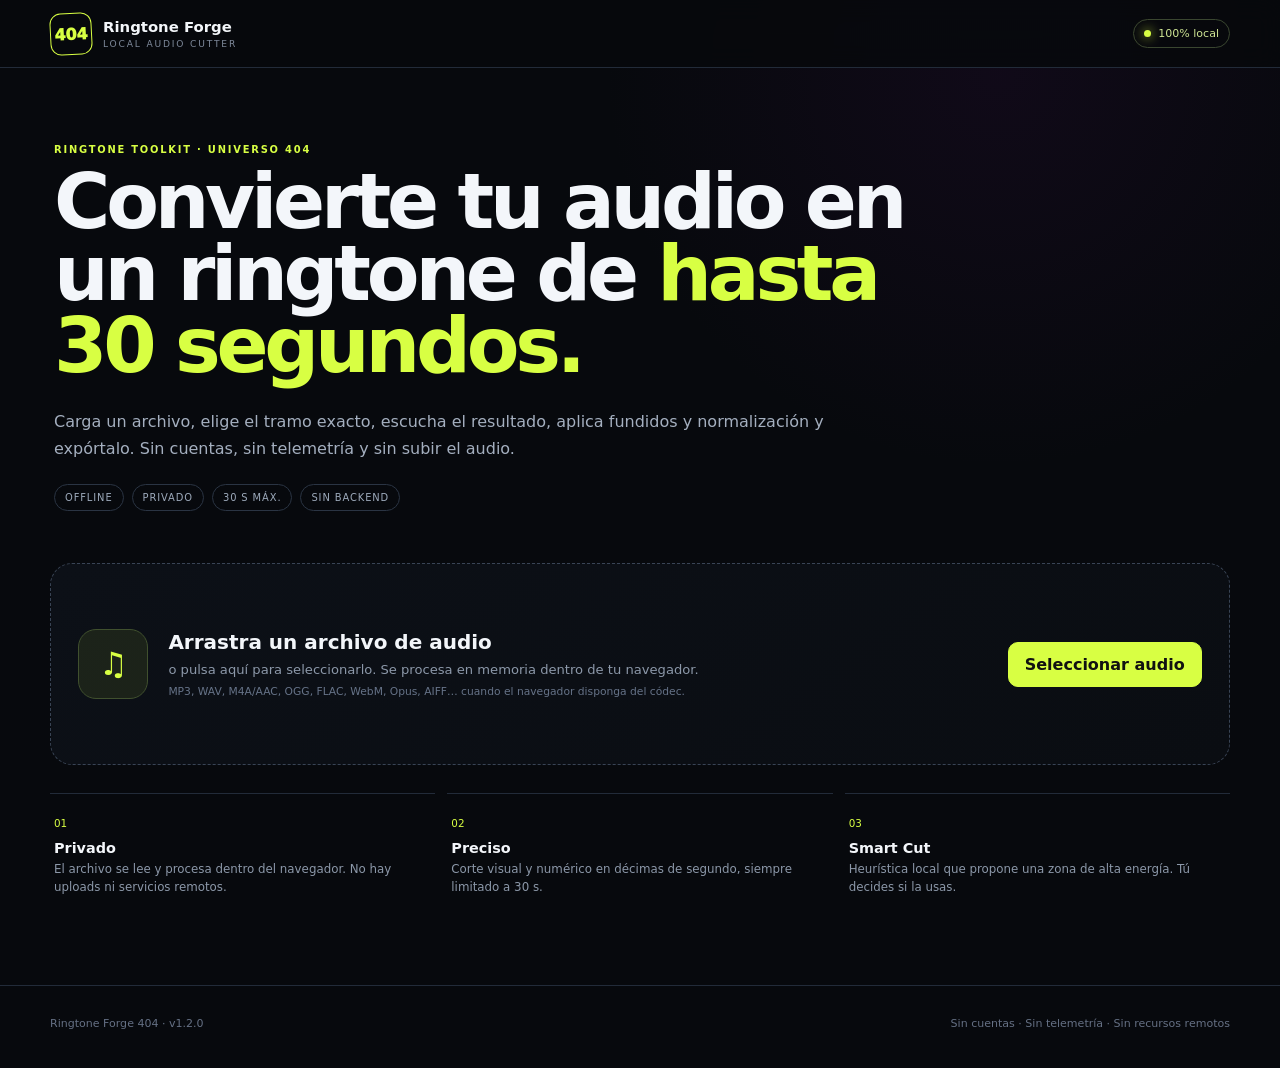
==== index.html @ 3d46664e "Add files via upload" ====
<!doctype html>
<html lang="es">
<head>
  <meta charset="utf-8" />
  <meta name="viewport" content="width=device-width,initial-scale=1,viewport-fit=cover" />
  <meta name="theme-color" content="#0b0d12" />
  <meta name="description" content="Ringtone Forge 404: corta audio localmente en fragmentos de hasta 30 segundos y expórtalo como tono sin subir tus archivos." />
  <meta http-equiv="Content-Security-Policy" content="default-src 'self'; script-src 'self'; style-src 'self'; img-src 'self' data: blob:; media-src 'self' blob:; connect-src 'self'; worker-src 'self'; manifest-src 'self'; object-src 'none'; base-uri 'self'; form-action 'none'; frame-src 'none'" />
  <meta property="og:title" content="Ringtone Forge 404" />
  <meta property="og:description" content="Editor local-first de tonos de llamada para GitHub Pages." />
  <meta property="og:type" content="website" />
  <link rel="manifest" href="./manifest.webmanifest" />
  <link rel="icon" href="./assets/icon-192.png" />
  <link rel="apple-touch-icon" href="./assets/icon-192.png" />
  <link rel="stylesheet" href="./styles.css" />
  <title>Ringtone Forge 404</title>
</head>
<body>
  <a class="skip-link" href="#main">Saltar al editor</a>

  <header class="topbar">
    <div class="brand" aria-label="Ringtone Forge 404">
      <span class="brand-mark" aria-hidden="true">404</span>
      <span><strong>Ringtone Forge</strong><small>LOCAL AUDIO CUTTER</small></span>
    </div>
    <div class="top-actions">
      <button id="installButton" class="ghost mini" type="button" hidden>Instalar app</button>
      <div class="status-pill" title="El audio se procesa en este dispositivo">
        <span class="dot" aria-hidden="true"></span> 100% local
      </div>
    </div>
  </header>

  <main id="main" class="shell">
    <section class="hero">
      <p class="eyebrow">RINGTONE TOOLKIT · UNIVERSO 404</p>
      <h1>Convierte tu audio en un ringtone de <span>hasta 30 segundos.</span></h1>
      <p class="lede">Carga un archivo, elige el tramo exacto, escucha el resultado, aplica fundidos y normalización y expórtalo. Sin cuentas, sin telemetría y sin subir el audio.</p>
      <div class="hero-badges" aria-label="Características principales">
        <span>OFFLINE</span><span>PRIVADO</span><span>30 S MÁX.</span><span>SIN BACKEND</span>
      </div>
    </section>

    <section class="workspace" aria-label="Editor de ringtone">
      <div class="dropzone" id="dropzone" aria-describedby="dropHelp">
        <input id="fileInput" type="file" accept="audio/*,.mp3,.wav,.m4a,.aac,.ogg,.oga,.flac,.webm,.opus,.aiff,.aif,.caf" hidden />
        <div class="drop-icon" aria-hidden="true">♫</div>
        <div class="drop-copy">
          <h2 id="dropTitle">Arrastra un archivo de audio</h2>
          <p id="dropHelp">o pulsa aquí para seleccionarlo. Se procesa en memoria dentro de tu navegador.</p>
          <small>MP3, WAV, M4A/AAC, OGG, FLAC, WebM, Opus, AIFF… cuando el navegador disponga del códec.</small>
        </div>
        <button class="primary compact" id="pickButton" type="button">Seleccionar audio</button>
      </div>

      <div id="editor" class="editor" hidden>
        <div class="filebar">
          <div class="file-meta">
            <span class="file-icon" aria-hidden="true">♪</span>
            <div><strong id="fileName">audio</strong><small id="fileInfo">—</small></div>
          </div>
          <div class="file-actions">
            <button class="ghost" id="smartCutButton" type="button" title="Busca localmente una zona con mayor energía">Smart Cut</button>
            <button class="ghost" id="replaceButton" type="button">Cambiar audio</button>
          </div>
        </div>

        <div class="wave-card">
          <div class="wave-head">
            <div><span>Forma de onda</span><strong id="selectionLabel">00:00.0 — 00:30.0</strong></div>
            <div class="duration-badge"><span id="selectedDuration">30.0</span> s</div>
          </div>
          <div class="wave-wrap" id="waveWrap" aria-describedby="waveHelp">
            <canvas id="waveform" height="220" aria-label="Forma de onda del audio"></canvas>
            <div id="selectionOverlay" class="selection-overlay" aria-hidden="true">
              <div class="handle left"></div><div class="handle right"></div>
            </div>
          </div>
          <div class="timeline"><span>0:00</span><span id="midTime">0:00</span><span id="endTime">0:00</span></div>
          <p id="waveHelp" class="micro-help">Arrastra cerca del borde izquierdo o derecho de la selección para ajustar el corte.</p>
        </div>

        <div class="quickbar" aria-label="Duraciones rápidas">
          <span>Duración rápida</span>
          <button type="button" data-duration="15" aria-pressed="false">15 s</button>
          <button type="button" data-duration="20" aria-pressed="false">20 s</button>
          <button type="button" data-duration="30" class="active" aria-pressed="true">30 s</button>
          <button id="resetSelectionButton" type="button">Reiniciar corte</button>
        </div>

        <div class="controls-grid">
          <section class="panel">
            <div class="panel-title"><h3>Selección</h3><span>Precisión 0,1 s</span></div>
            <div class="time-grid">
              <label>Inicio<input id="startInput" type="number" min="0" step="0.1" value="0" inputmode="decimal" /></label>
              <label>Fin<input id="endInput" type="number" min="0" step="0.1" value="30" inputmode="decimal" /></label>
            </div>
            <div class="nudge-row" aria-label="Ajuste fino del inicio">
              <span>Inicio</span>
              <button data-nudge="start:-1" type="button">−1 s</button><button data-nudge="start:-0.1" type="button">−0,1</button>
              <button data-nudge="start:0.1" type="button">+0,1</button><button data-nudge="start:1" type="button">+1 s</button>
            </div>
            <div class="nudge-row" aria-label="Ajuste fino del fin">
              <span>Fin</span>
              <button data-nudge="end:-1" type="button">−1 s</button><button data-nudge="end:-0.1" type="button">−0,1</button>
              <button data-nudge="end:0.1" type="button">+0,1</button><button data-nudge="end:1" type="button">+1 s</button>
            </div>
          </section>

          <section class="panel">
            <div class="panel-title"><h3>Procesado</h3><span>No destructivo</span></div>
            <label class="toggle"><input id="fadeIn" type="checkbox" checked /><span></span><div><strong>Fade in</strong><small>Entrada suave de 0,8 s</small></div></label>
            <label class="toggle"><input id="fadeOut" type="checkbox" checked /><span></span><div><strong>Fade out</strong><small>Salida suave de 1,2 s</small></div></label>
            <label class="toggle"><input id="normalize" type="checkbox" checked /><span></span><div><strong>Normalizar</strong><small>Ajusta el pico a −1 dBFS</small></div></label>
          </section>
        </div>

        <div class="transport" role="group" aria-label="Controles de reproducción">
          <button class="transport-btn" id="rewindButton" type="button" title="Retroceder 1 segundo">−1</button>
          <button class="play" id="playButton" type="button"><span aria-hidden="true">▶</span><span>Escuchar selección</span></button>
          <button class="transport-btn" id="stopButton" type="button" title="Detener">■</button>
          <button class="transport-btn" id="forwardButton" type="button" title="Avanzar 1 segundo">+1</button>
          <label class="loop"><input id="loopPreview" type="checkbox" /> Repetir</label>
        </div>

        <section class="export-card">
          <div class="export-title">
            <div><p class="eyebrow">EXPORTAR</p><h2>Crear ringtone</h2></div>
            <span id="exportCapability" class="capability">Comprobando formatos…</span>
          </div>
          <div class="export-grid">
            <label>Nombre del archivo<input id="outputName" type="text" value="mi-ringtone" maxlength="80" /></label>
            <label>Formato
              <select id="formatSelect">
                <option value="wav">WAV · universal</option>
                <option value="m4r">M4R · iPhone (si disponible)</option>
                <option value="m4a">M4A/AAC</option>
                <option value="mp3">MP3</option>
                <option value="ogg">OGG/Opus</option>
              </select>
            </label>
          </div>
          <div id="formatNote" class="format-note" role="status"></div>
          <button id="exportButton" class="primary export-button" type="button"><span>Crear ringtone</span><small>Procesamiento local</small></button>
          <div id="progressWrap" class="progress-wrap" hidden aria-live="polite">
            <div class="progress"><span id="progressBar"></span></div><p id="progressText">Preparando…</p>
          </div>
          <a id="downloadLink" class="download-link" hidden>Descargar ringtone</a>
        </section>

        <section class="tips-card" aria-label="Consejos de instalación">
          <div><strong>Android</strong><span>WAV, MP3, M4A u OGG según lo que acepte tu dispositivo.</span></div>
          <div><strong>iPhone</strong><span>M4R cuando el navegador pueda codificar AAC/MP4. Si no, exporta WAV y termina la instalación con GarageBand/Finder.</span></div>
        </section>
      </div>
    </section>

    <section class="trust-grid" aria-label="Características">
      <article><span>01</span><h3>Privado</h3><p>El archivo se lee y procesa dentro del navegador. No hay uploads ni servicios remotos.</p></article>
      <article><span>02</span><h3>Preciso</h3><p>Corte visual y numérico en décimas de segundo, siempre limitado a 30 s.</p></article>
      <article><span>03</span><h3>Smart Cut</h3><p>Heurística local que propone una zona de alta energía. Tú decides si la usas.</p></article>
    </section>
  </main>

  <footer><span>Ringtone Forge 404 · v1.2.0</span><span>Sin cuentas · Sin telemetría · Sin recursos remotos</span></footer>
  <div id="toast" class="toast" role="status" aria-live="polite"></div>
  <noscript><p class="noscript">Ringtone Forge 404 necesita JavaScript para procesar audio localmente.</p></noscript>
  <script src="./app.js" defer></script>
</body>
</html>
---- styles.css ----
:root{
  color-scheme:dark;
  --bg:#07090d;--panel:#0d1118;--panel2:#111722;--line:#222b39;--text:#f3f6fa;--muted:#8c98a9;
  --accent:#d8ff43;--accent2:#b9df28;--danger:#ff8e98;--warn:#ffcf75;--shadow:0 24px 60px rgba(0,0,0,.28)
}
*{box-sizing:border-box}
html{scroll-behavior:smooth;background:var(--bg)}
body{margin:0;background:radial-gradient(circle at 78% 7%,rgba(65,14,84,.16),transparent 28%),var(--bg);color:var(--text);font-family:Inter,ui-sans-serif,system-ui,-apple-system,BlinkMacSystemFont,"Segoe UI",sans-serif;min-height:100vh}
button,input,select{font:inherit}
button:focus-visible,input:focus-visible,select:focus-visible,a:focus-visible,[tabindex]:focus-visible{outline:2px solid var(--accent);outline-offset:3px}
button{touch-action:manipulation}
.skip-link{position:fixed;left:12px;top:12px;z-index:100;transform:translateY(-180%);background:var(--accent);color:#111;padding:9px 12px;border-radius:8px;font-weight:900;text-decoration:none}.skip-link:focus{transform:none}
.topbar{height:68px;border-bottom:1px solid var(--line);display:flex;align-items:center;justify-content:space-between;padding:0 max(20px,calc((100vw - 1180px)/2));background:rgba(7,9,13,.9);backdrop-filter:blur(12px);position:sticky;top:0;z-index:20}
.brand{display:flex;align-items:center;gap:11px}.brand-mark{width:42px;height:42px;border:1px solid var(--accent);border-radius:11px;display:grid;place-items:center;font-weight:950;color:var(--accent);transform:rotate(-3deg)}.brand strong,.brand small{display:block}.brand strong{font-size:.93rem}.brand small{font-size:.57rem;letter-spacing:.2em;color:#7f8a9c;margin-top:3px}.top-actions{display:flex;gap:9px;align-items:center}
.status-pill{display:flex;align-items:center;gap:7px;border:1px solid #3a4630;border-radius:999px;padding:7px 10px;color:#cfe594;font-size:.69rem}.dot{width:7px;height:7px;border-radius:50%;background:var(--accent);box-shadow:0 0 12px var(--accent)}
.shell{width:min(1180px,calc(100% - 40px));margin:auto}.hero{padding:76px 4px 42px}.eyebrow{font-size:.62rem;letter-spacing:.18em;color:var(--accent);font-weight:900;margin:0 0 11px}.hero h1{max-width:850px;font-size:clamp(2.5rem,6vw,5.5rem);letter-spacing:-.055em;line-height:.94;margin:0}.hero h1 span{color:var(--accent)}.lede{max-width:820px;color:#a4afbf;font-size:1rem;line-height:1.7;margin:25px 0 0}.hero-badges{display:flex;flex-wrap:wrap;gap:8px;margin-top:22px}.hero-badges span{border:1px solid #2a3443;border-radius:999px;padding:7px 10px;color:#9daaBB;font-size:.62rem;letter-spacing:.09em}
.workspace{margin-top:10px}.dropzone{min-height:210px;border:1px dashed #394455;border-radius:22px;background:linear-gradient(145deg,#0c1017,#0a0d12);display:grid;grid-template-columns:auto 1fr auto;gap:20px;align-items:center;padding:30px;cursor:pointer;transition:.18s}.dropzone:hover,.dropzone.dragover{border-color:var(--accent);background:#0e1416}.drop-icon{width:70px;height:70px;border-radius:18px;background:rgba(216,255,67,.08);border:1px solid #40502e;color:var(--accent);display:grid;place-items:center;font-size:2rem}.drop-copy h2{margin:0 0 8px;font-size:1.25rem}.drop-copy p{margin:0;color:var(--muted);font-size:.82rem}.drop-copy small{display:block;margin-top:8px;color:#667388;font-size:.67rem}
.primary{border:1px solid var(--accent);background:var(--accent);color:#111;border-radius:10px;padding:12px 16px;cursor:pointer;font-weight:900;transition:.16s}.primary:hover{transform:translateY(-1px);background:#e2ff6e}.primary.compact{white-space:nowrap}.ghost{border:1px solid #2c3544;background:#111721;color:#c0cad8;border-radius:9px;padding:9px 12px;cursor:pointer;font-weight:750}.ghost:hover{border-color:#4a586d}.ghost.mini{font-size:.68rem;padding:7px 10px}
.editor{margin-top:16px}.filebar{display:flex;align-items:center;justify-content:space-between;gap:14px;padding:16px 18px;border:1px solid var(--line);border-radius:15px;background:var(--panel)}.file-meta{display:flex;align-items:center;gap:12px;min-width:0}.file-icon{width:40px;height:40px;display:grid;place-items:center;border-radius:10px;background:rgba(216,255,67,.08);color:var(--accent)}.file-meta strong,.file-meta small{display:block;white-space:nowrap;overflow:hidden;text-overflow:ellipsis}.file-meta small{color:var(--muted);font-size:.68rem;margin-top:4px}.file-actions{display:flex;gap:8px;flex-shrink:0}
.wave-card{margin-top:14px;background:var(--panel);border:1px solid var(--line);border-radius:18px;padding:20px}.wave-head{display:flex;justify-content:space-between;align-items:flex-start;margin-bottom:16px}.wave-head span,.wave-head strong{display:block}.wave-head span{font-size:.68rem;color:var(--muted);text-transform:uppercase;letter-spacing:.12em}.wave-head strong{margin-top:5px;font-size:.95rem}.duration-badge{border:1px solid #394334;border-radius:9px;background:rgba(216,255,67,.06);padding:8px 11px;color:var(--accent);font-size:.76rem}.duration-badge span{font-weight:900}.wave-wrap{position:relative;border-radius:10px;overflow:hidden;background:linear-gradient(180deg,#121824,#0b0f16);touch-action:none;cursor:ew-resize}.wave-wrap canvas{width:100%;height:220px;display:block}.selection-overlay{position:absolute;top:0;bottom:0;background:rgba(216,255,67,.08);border-left:2px solid var(--accent);border-right:2px solid var(--accent);pointer-events:none}.handle{position:absolute;top:50%;width:10px;height:46px;transform:translateY(-50%);background:var(--accent);border-radius:4px}.handle.left{left:-6px}.handle.right{right:-6px}.timeline{display:flex;justify-content:space-between;color:#687589;font-size:.66rem;margin-top:7px}.micro-help{margin:9px 0 0;color:#6f7b8d;font-size:.67rem}
.quickbar{display:flex;align-items:center;gap:8px;flex-wrap:wrap;margin:14px 0;padding:10px 12px;background:#0b0f15;border:1px solid var(--line);border-radius:12px}.quickbar>span{font-size:.68rem;color:var(--muted);margin-right:4px}.quickbar button{border:1px solid #2b3543;background:#111722;color:#bec9d7;border-radius:8px;padding:7px 10px;cursor:pointer;font-size:.7rem}.quickbar button.active{border-color:#52642f;color:var(--accent);background:rgba(216,255,67,.06)}#resetSelectionButton{margin-left:auto!important}
.controls-grid{display:grid;grid-template-columns:1.15fr .85fr;gap:16px}.panel,.export-card,.tips-card{background:var(--panel);border:1px solid var(--line);border-radius:16px;padding:20px}.panel-title{display:flex;justify-content:space-between;align-items:center;gap:10px;margin-bottom:17px}.panel h3{font-size:.78rem;text-transform:uppercase;letter-spacing:.12em;color:#cbd3df;margin:0}.panel-title span{font-size:.62rem;color:#687589}.time-grid{display:grid;grid-template-columns:1fr 1fr;gap:12px}.time-grid label,.export-grid label{font-size:.72rem;color:var(--muted);display:grid;gap:7px}.time-grid input,.export-grid input,.export-grid select{width:100%;background:#0a0d13;border:1px solid #293242;border-radius:9px;color:var(--text);padding:11px 12px}.nudge-row{display:grid;grid-template-columns:55px repeat(4,1fr);gap:7px;align-items:center;margin-top:12px}.nudge-row span{font-size:.7rem;color:var(--muted)}.nudge-row button,.transport-btn{border:1px solid #2c3544;background:#121722;color:#bcc7d6;border-radius:8px;padding:8px;cursor:pointer;font-size:.72rem}.nudge-row button:hover,.transport-btn:hover{border-color:#4a586d;color:#fff}
.toggle{display:grid;grid-template-columns:auto 1fr;gap:12px;align-items:center;margin:14px 0;cursor:pointer}.toggle input{position:absolute;opacity:0;pointer-events:none}.toggle>span{width:38px;height:22px;border-radius:999px;background:#273140;position:relative;transition:.2s}.toggle>span:after{content:"";position:absolute;width:16px;height:16px;border-radius:50%;left:3px;top:3px;background:#8590a0;transition:.2s}.toggle input:checked+span{background:rgba(216,255,67,.25)}.toggle input:checked+span:after{left:19px;background:var(--accent)}.toggle input:focus-visible+span{outline:2px solid var(--accent);outline-offset:3px}.toggle strong,.toggle small{display:block}.toggle strong{font-size:.82rem}.toggle small{color:var(--muted);font-size:.68rem;margin-top:2px}
.transport{display:flex;align-items:center;justify-content:center;gap:8px;margin:18px 0}.play{border:1px solid var(--accent);background:#151b18;color:var(--accent);border-radius:11px;padding:11px 16px;cursor:pointer;display:flex;gap:9px;align-items:center;font-weight:800}.loop{margin-left:10px;font-size:.72rem;color:var(--muted)}
.export-card{margin-top:8px;padding:24px}.export-title{display:flex;align-items:flex-start;justify-content:space-between;gap:16px}.export-title h2{margin:0;font-size:1.5rem}.export-title .eyebrow{margin-bottom:7px}.capability{font-size:.68rem;color:#a7b2c0;border:1px solid var(--line);padding:7px 9px;border-radius:8px}.export-grid{display:grid;grid-template-columns:1.5fr 1fr;gap:13px;margin-top:20px}.format-note{min-height:42px;margin-top:12px;color:#9ba6b5;font-size:.75rem;line-height:1.45;background:#0b0e14;border:1px solid #202836;border-radius:9px;padding:10px 12px}.format-note.warn{color:var(--warn);border-color:#574529}.format-note.error{color:var(--danger);border-color:#5b2f35}.export-button{margin-top:13px;width:100%;display:flex;justify-content:center;align-items:center;gap:10px}.export-button small{font-size:.65rem;font-weight:650;opacity:.66}.export-button:disabled{opacity:.45;cursor:not-allowed;transform:none}.progress-wrap{margin-top:12px}.progress{height:7px;background:#171d28;border-radius:999px;overflow:hidden}.progress span{display:block;height:100%;width:0;background:var(--accent);transition:.2s}.progress-wrap p{font-size:.7rem;color:var(--muted);margin:7px 0 0}.download-link{margin-top:12px;display:block;text-align:center;text-decoration:none;border:1px solid #42502b;background:rgba(216,255,67,.07);color:var(--accent);border-radius:10px;padding:12px;font-weight:850}
.tips-card{margin-top:14px;display:grid;grid-template-columns:1fr 1fr;gap:14px;padding:15px 18px}.tips-card div{display:grid;gap:4px}.tips-card strong{font-size:.74rem;color:#d8e0eb}.tips-card span{font-size:.68rem;line-height:1.45;color:#7f8b9d}
.trust-grid{display:grid;grid-template-columns:repeat(3,1fr);gap:12px;margin:28px 0 70px}.trust-grid article{border-top:1px solid var(--line);padding:18px 4px}.trust-grid span{color:var(--accent);font-size:.65rem}.trust-grid h3{font-size:.9rem;margin:9px 0 5px}.trust-grid p{font-size:.74rem;color:var(--muted);line-height:1.5;margin:0}
footer{border-top:1px solid var(--line);min-height:76px;display:flex;align-items:center;justify-content:space-between;padding:0 max(20px,calc((100vw - 1180px)/2));font-size:.69rem;color:#657084}.toast{position:fixed;left:50%;bottom:max(24px,env(safe-area-inset-bottom));transform:translate(-50%,20px);background:#181f2b;border:1px solid #364154;color:#eef2f8;border-radius:10px;padding:11px 15px;font-size:.78rem;opacity:0;pointer-events:none;transition:.2s;z-index:50;box-shadow:var(--shadow);max-width:min(90vw,680px);text-align:center}.toast.show{opacity:1;transform:translate(-50%,0)}.noscript{margin:20px auto;max-width:760px;padding:12px 16px;border:1px solid #5b2f35;border-radius:10px;color:var(--danger);background:#160e12;text-align:center;font-size:.8rem}
@media(max-width:760px){.topbar{height:64px}.shell{width:min(100% - 20px,1180px)}.hero{padding:48px 4px 28px}.dropzone{grid-template-columns:auto 1fr;padding:20px;min-height:180px}.dropzone .primary{grid-column:1/-1;width:100%}.drop-icon{width:56px;height:56px}.filebar{align-items:flex-start}.file-actions{flex-direction:column}.controls-grid{grid-template-columns:1fr}.wave-card{padding:16px 10px 12px}.wave-wrap canvas{height:180px}.nudge-row{grid-template-columns:45px repeat(4,1fr);gap:4px}.nudge-row button{padding:8px 4px}.transport{flex-wrap:wrap}.loop{width:100%;text-align:center;margin:5px 0 0}.export-card{padding:17px}.export-title{display:block}.capability{display:inline-block;margin-top:12px}.export-grid,.tips-card{grid-template-columns:1fr}.trust-grid{grid-template-columns:1fr;margin-bottom:40px}.trust-grid article{padding:14px 3px}footer{padding:20px;display:grid;gap:7px}.status-pill{font-size:.65rem}.brand small{display:none}#resetSelectionButton{margin-left:0!important}.top-actions .mini{display:none!important}}
@media(max-width:390px){.topbar{padding:0 12px}.hero h1{font-size:2.25rem}.file-meta{max-width:62%}.file-actions .ghost{font-size:.66rem;padding:8px}.time-grid{grid-template-columns:1fr}.play span:last-child{display:none}.export-title h2{font-size:1.3rem}.hero-badges span{font-size:.56rem}}
@media(prefers-reduced-motion:reduce){*{scroll-behavior:auto!important;transition:none!important;animation:none!important}}
.error-page{min-height:100vh;display:grid;place-items:center;align-content:center;gap:14px;text-align:center;padding:30px}.error-page h1{margin:8px 0 0;font-size:clamp(2rem,7vw,4.5rem);letter-spacing:-.04em}.error-page p{margin:0;color:var(--muted)}.error-home{text-decoration:none;margin-top:8px}
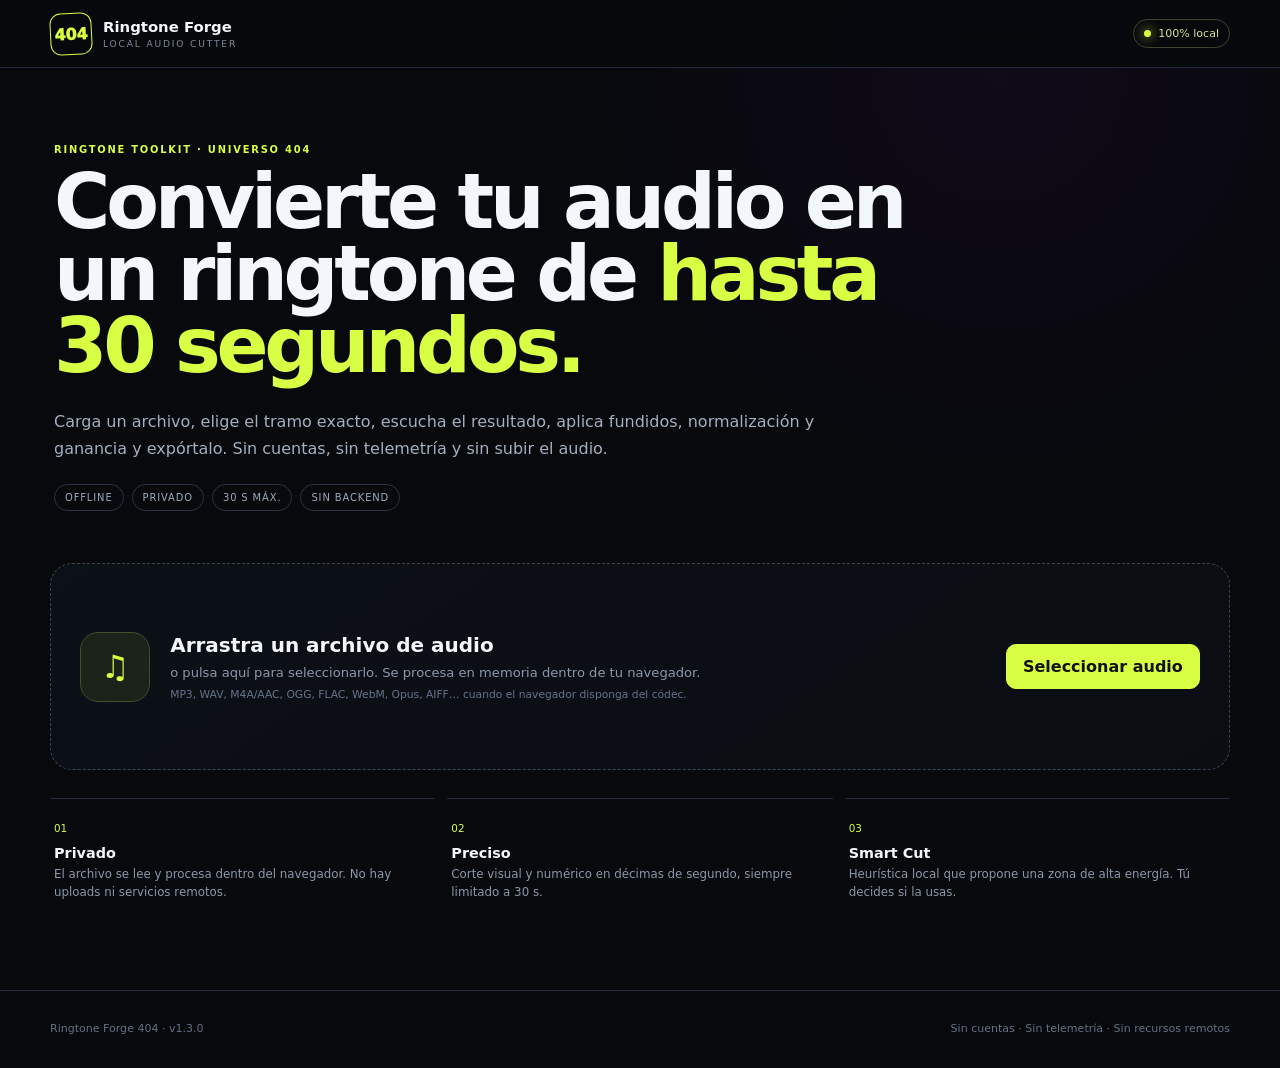
==== commit f4cbc4fb: "Add files via upload" ====
--- a/index.html
+++ b/index.html
@@ -35,7 +35,7 @@
     <section class="hero">
       <p class="eyebrow">RINGTONE TOOLKIT · UNIVERSO 404</p>
       <h1>Convierte tu audio en un ringtone de <span>hasta 30 segundos.</span></h1>
-      <p class="lede">Carga un archivo, elige el tramo exacto, escucha el resultado, aplica fundidos y normalización y expórtalo. Sin cuentas, sin telemetría y sin subir el audio.</p>
+      <p class="lede">Carga un archivo, elige el tramo exacto, escucha el resultado, aplica fundidos, normalización y ganancia y expórtalo. Sin cuentas, sin telemetría y sin subir el audio.</p>
       <div class="hero-badges" aria-label="Características principales">
         <span>OFFLINE</span><span>PRIVADO</span><span>30 S MÁX.</span><span>SIN BACKEND</span>
       </div>
@@ -75,6 +75,7 @@
             <div id="selectionOverlay" class="selection-overlay" aria-hidden="true">
               <div class="handle left"></div><div class="handle right"></div>
             </div>
+            <div id="playhead" class="playhead" hidden aria-hidden="true"></div>
           </div>
           <div class="timeline"><span>0:00</span><span id="midTime">0:00</span><span id="endTime">0:00</span></div>
           <p id="waveHelp" class="micro-help">Arrastra cerca del borde izquierdo o derecho de la selección para ajustar el corte.</p>
@@ -112,15 +113,21 @@
             <label class="toggle"><input id="fadeIn" type="checkbox" checked /><span></span><div><strong>Fade in</strong><small>Entrada suave de 0,8 s</small></div></label>
             <label class="toggle"><input id="fadeOut" type="checkbox" checked /><span></span><div><strong>Fade out</strong><small>Salida suave de 1,2 s</small></div></label>
             <label class="toggle"><input id="normalize" type="checkbox" checked /><span></span><div><strong>Normalizar</strong><small>Ajusta el pico a −1 dBFS</small></div></label>
+            <div class="gain-control">
+              <div class="gain-head"><label for="gainDb">Ganancia manual</label><output id="gainValue" for="gainDb">0.0 dB</output></div>
+              <input id="gainDb" type="range" min="-12" max="6" step="0.5" value="0" aria-describedby="gainWarning" />
+              <small id="gainWarning">Se aplica después de la normalización y forma parte tanto del preview como de la exportación.</small>
+            </div>
           </section>
         </div>
 
         <div class="transport" role="group" aria-label="Controles de reproducción">
           <button class="transport-btn" id="rewindButton" type="button" title="Retroceder 1 segundo">−1</button>
-          <button class="play" id="playButton" type="button"><span aria-hidden="true">▶</span><span>Escuchar selección</span></button>
+          <button class="play" id="playButton" type="button"><span aria-hidden="true">▶</span><span>Escuchar resultado</span></button>
           <button class="transport-btn" id="stopButton" type="button" title="Detener">■</button>
           <button class="transport-btn" id="forwardButton" type="button" title="Avanzar 1 segundo">+1</button>
           <label class="loop"><input id="loopPreview" type="checkbox" /> Repetir</label>
+          <span class="preview-note">Mismo procesado final</span>
         </div>
 
         <section class="export-card">
@@ -162,7 +169,7 @@
     </section>
   </main>
 
-  <footer><span>Ringtone Forge 404 · v1.2.0</span><span>Sin cuentas · Sin telemetría · Sin recursos remotos</span></footer>
+  <footer><span>Ringtone Forge 404 · v1.3.0</span><span>Sin cuentas · Sin telemetría · Sin recursos remotos</span></footer>
   <div id="toast" class="toast" role="status" aria-live="polite"></div>
   <noscript><p class="noscript">Ringtone Forge 404 necesita JavaScript para procesar audio localmente.</p></noscript>
   <script src="./app.js" defer></script>
--- a/styles.css
+++ b/styles.css
@@ -26,7 +26,9 @@
 .tips-card{margin-top:14px;display:grid;grid-template-columns:1fr 1fr;gap:14px;padding:15px 18px}.tips-card div{display:grid;gap:4px}.tips-card strong{font-size:.74rem;color:#d8e0eb}.tips-card span{font-size:.68rem;line-height:1.45;color:#7f8b9d}
 .trust-grid{display:grid;grid-template-columns:repeat(3,1fr);gap:12px;margin:28px 0 70px}.trust-grid article{border-top:1px solid var(--line);padding:18px 4px}.trust-grid span{color:var(--accent);font-size:.65rem}.trust-grid h3{font-size:.9rem;margin:9px 0 5px}.trust-grid p{font-size:.74rem;color:var(--muted);line-height:1.5;margin:0}
 footer{border-top:1px solid var(--line);min-height:76px;display:flex;align-items:center;justify-content:space-between;padding:0 max(20px,calc((100vw - 1180px)/2));font-size:.69rem;color:#657084}.toast{position:fixed;left:50%;bottom:max(24px,env(safe-area-inset-bottom));transform:translate(-50%,20px);background:#181f2b;border:1px solid #364154;color:#eef2f8;border-radius:10px;padding:11px 15px;font-size:.78rem;opacity:0;pointer-events:none;transition:.2s;z-index:50;box-shadow:var(--shadow);max-width:min(90vw,680px);text-align:center}.toast.show{opacity:1;transform:translate(-50%,0)}.noscript{margin:20px auto;max-width:760px;padding:12px 16px;border:1px solid #5b2f35;border-radius:10px;color:var(--danger);background:#160e12;text-align:center;font-size:.8rem}
-@media(max-width:760px){.topbar{height:64px}.shell{width:min(100% - 20px,1180px)}.hero{padding:48px 4px 28px}.dropzone{grid-template-columns:auto 1fr;padding:20px;min-height:180px}.dropzone .primary{grid-column:1/-1;width:100%}.drop-icon{width:56px;height:56px}.filebar{align-items:flex-start}.file-actions{flex-direction:column}.controls-grid{grid-template-columns:1fr}.wave-card{padding:16px 10px 12px}.wave-wrap canvas{height:180px}.nudge-row{grid-template-columns:45px repeat(4,1fr);gap:4px}.nudge-row button{padding:8px 4px}.transport{flex-wrap:wrap}.loop{width:100%;text-align:center;margin:5px 0 0}.export-card{padding:17px}.export-title{display:block}.capability{display:inline-block;margin-top:12px}.export-grid,.tips-card{grid-template-columns:1fr}.trust-grid{grid-template-columns:1fr;margin-bottom:40px}.trust-grid article{padding:14px 3px}footer{padding:20px;display:grid;gap:7px}.status-pill{font-size:.65rem}.brand small{display:none}#resetSelectionButton{margin-left:0!important}.top-actions .mini{display:none!important}}
+@media(max-width:760px){.preview-note{width:100%;text-align:center;margin-top:3px}.topbar{height:64px}.shell{width:min(100% - 20px,1180px)}.hero{padding:48px 4px 28px}.dropzone{grid-template-columns:auto 1fr;padding:20px;min-height:180px}.dropzone .primary{grid-column:1/-1;width:100%}.drop-icon{width:56px;height:56px}.filebar{align-items:flex-start}.file-actions{flex-direction:column}.controls-grid{grid-template-columns:1fr}.wave-card{padding:16px 10px 12px}.wave-wrap canvas{height:180px}.nudge-row{grid-template-columns:45px repeat(4,1fr);gap:4px}.nudge-row button{padding:8px 4px}.transport{flex-wrap:wrap}.loop{width:100%;text-align:center;margin:5px 0 0}.export-card{padding:17px}.export-title{display:block}.capability{display:inline-block;margin-top:12px}.export-grid,.tips-card{grid-template-columns:1fr}.trust-grid{grid-template-columns:1fr;margin-bottom:40px}.trust-grid article{padding:14px 3px}footer{padding:20px;display:grid;gap:7px}.status-pill{font-size:.65rem}.brand small{display:none}#resetSelectionButton{margin-left:0!important}.top-actions .mini{display:none!important}}
 @media(max-width:390px){.topbar{padding:0 12px}.hero h1{font-size:2.25rem}.file-meta{max-width:62%}.file-actions .ghost{font-size:.66rem;padding:8px}.time-grid{grid-template-columns:1fr}.play span:last-child{display:none}.export-title h2{font-size:1.3rem}.hero-badges span{font-size:.56rem}}
 @media(prefers-reduced-motion:reduce){*{scroll-behavior:auto!important;transition:none!important;animation:none!important}}
 .error-page{min-height:100vh;display:grid;place-items:center;align-content:center;gap:14px;text-align:center;padding:30px}.error-page h1{margin:8px 0 0;font-size:clamp(2rem,7vw,4.5rem);letter-spacing:-.04em}.error-page p{margin:0;color:var(--muted)}.error-home{text-decoration:none;margin-top:8px}
+
+.playhead{position:absolute;top:0;bottom:0;width:2px;transform:translateX(-1px);background:#f3f6fa;box-shadow:0 0 0 1px rgba(7,9,13,.5),0 0 10px rgba(243,246,250,.35);pointer-events:none;z-index:4}.playhead:before{content:"";position:absolute;top:0;left:50%;transform:translateX(-50%);border-left:5px solid transparent;border-right:5px solid transparent;border-top:7px solid #f3f6fa}.gain-control{margin-top:16px;padding-top:15px;border-top:1px solid var(--line)}.gain-head{display:flex;align-items:center;justify-content:space-between;gap:12px;font-size:.72rem;color:var(--muted)}.gain-head output{font-weight:850;color:var(--text);font-variant-numeric:tabular-nums}.gain-control input[type=range]{width:100%;margin:12px 0 8px;accent-color:var(--accent)}.gain-control small{display:block;color:var(--muted);font-size:.66rem;line-height:1.45}.gain-control small.warn{color:var(--warn)}.preview-note{font-size:.64rem;color:#7e8b9d;border:1px solid var(--line);border-radius:999px;padding:6px 8px}.play:disabled{opacity:.62;cursor:wait}
